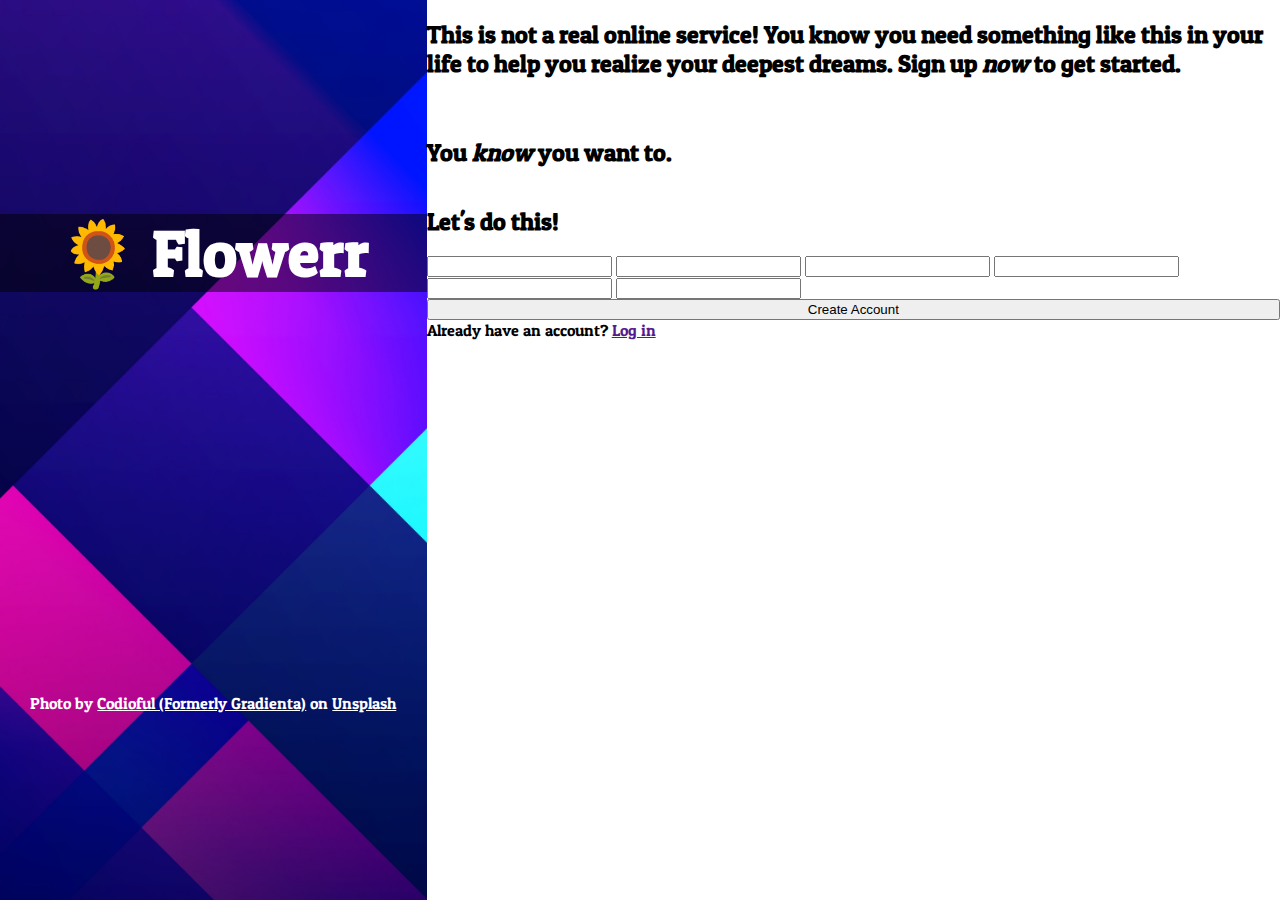
==== index.html @ 8a1b0c57 "changed title to reflect name used in odin-landingpage. added semi-transparent background to page ti" ====
<!DOCTYPE html>
<html lang="en">
<head>
    <meta charset="UTF-8">
    <meta http-equiv="X-UA-Compatible" content="IE=edge">
    <meta name="viewport" content="width=device-width, initial-scale=1.0">
    <link rel="stylesheet" href="style.css">
    <title>- Sign-up Form -</title>
</head>
<body>
   <div id="wrapper">
        <div class="row">
            <div class="title column">
                <h1>🌻 Flowerr</h1>
                <p>Photo by <a href="https://unsplash.com/@codioful?utm_source=unsplash&utm_medium=referral&utm_content=creditCopyText">Codioful (Formerly Gradienta)</a> on <a href="https://unsplash.com/backgrounds/art/geometric?utm_source=unsplash&utm_medium=referral&utm_content=creditCopyText">Unsplash</a></p>
            </div>
            <div class="signup column">
                <div class="text">
                    <h2>This is not a real online service! You know you need something like this in your life to help you realize your deepest dreams.
                        Sign up <em>now</em> to get started.</h2>
                    <br>
                    <h2>You <em>know</em> you want to.</h2>
                </div>
                <div id="entry">
                    <h2>Let's do this!</h2>
                    <form action="" method="post">
                            <label for="first_name"></label>
                                <input type="text" name="first_name" id="first_name" maxlength="16" required>
                            <label for="last_name"></label>
                                <input type="text" name="last_name" id="last_name" maxlength="16" required>
                            <label for="email_address"></label>
                                <input type="email" name="email_address" id="email_address" required>
                            <label for="phone_number"></label>
                                <input type="text" name="phone_number" id="phone_number">
                            <label for="pwd"></label>
                                <input type="password" minlength="6" maxlength="16" required>
                            <label for="pwd"></label>
                                <input type="password" minlength="6" maxlength="16" required>
                        </div>
                            <button type="submit">Create Account</button>
                    </form>
                    <div class="account">
                        Already have an account? <a href="">Log in</a>
                    </div>
                </div>
        </div>
   </div>
</body>
</html>
---- style.css ----
@import url('https://fonts.googleapis.com/css2?family=Patua+One&display=swap');
* {
    box-sizing: border-box;
}

body {
    margin: 0;
    font-family: 'Patua One', cursive;
}

.row {
    display: flex;
    height: 100vh;
}

.title.column {
    display: flex;
    flex-direction: column;
    flex: 1;
    background-image: url(img/codioful-formerly-gradienta-m_7p45JfXQo-unsplash.jpg);
    background-size: cover;
    justify-content: space-around;
    align-items: center;
}

.signup.column {
    display: flex;
    flex-direction: column;
    flex: 2;
}

.title > h1 {
    font-size: 4rem;
    color: rgba(255, 255, 255, 1);
    background-color: rgba(0, 0, 0, 0.5);
    width: 100%;
    text-align: center;
}

.title > p, p > a{
    font-size: 1rem;
    color: rgba(255, 255, 255, 1); 
}
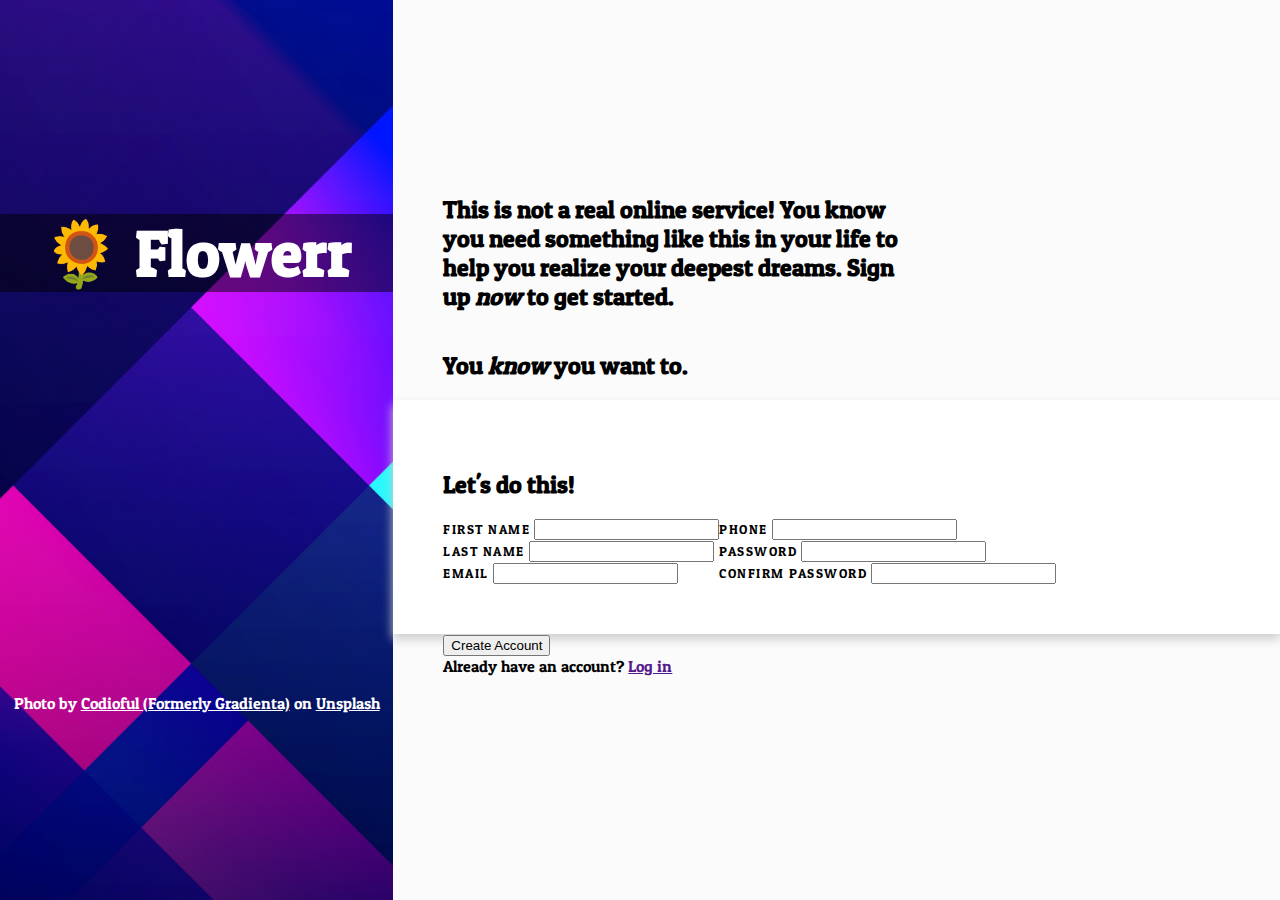
==== commit 67768424: "added label text, organzied inputs into 2 columns. Moved create account information below the input " ====
--- a/index.html
+++ b/index.html
@@ -18,31 +18,50 @@
                 <div class="text">
                     <h2>This is not a real online service! You know you need something like this in your life to help you realize your deepest dreams.
                         Sign up <em>now</em> to get started.</h2>
-                    <br>
                     <h2>You <em>know</em> you want to.</h2>
                 </div>
                 <div id="entry">
                     <h2>Let's do this!</h2>
                     <form action="" method="post">
-                            <label for="first_name"></label>
-                                <input type="text" name="first_name" id="first_name" maxlength="16" required>
-                            <label for="last_name"></label>
-                                <input type="text" name="last_name" id="last_name" maxlength="16" required>
-                            <label for="email_address"></label>
-                                <input type="email" name="email_address" id="email_address" required>
-                            <label for="phone_number"></label>
-                                <input type="text" name="phone_number" id="phone_number">
-                            <label for="pwd"></label>
-                                <input type="password" minlength="6" maxlength="16" required>
-                            <label for="pwd"></label>
-                                <input type="password" minlength="6" maxlength="16" required>
-                        </div>
-                            <button type="submit">Create Account</button>
-                    </form>
-                    <div class="account">
-                        Already have an account? <a href="">Log in</a>
-                    </div>
+                            <div id="column-left">
+                                <div id="fname">
+                                    <label for="first_name">FIRST NAME</label>
+                                        <input type="text" name="first_name" id="first_name" maxlength="16" required>
+                                </div>
+                                <div id="lname">
+                                    <label for="last_name">LAST NAME</label>
+                                        <input type="text" name="last_name" id="last_name" maxlength="16" required>
+                                </div>
+                                <div id="email">
+                                    <label for="email_address">EMAIL</label>
+                                        <input type="email" name="email_address" id="email_address" required>
+                                </div>
+                            </div>
+                            <div id="column-right">
+                                <div id="phone">
+                                    <label for="phone_number">PHONE</label>
+                                        <input type="text" name="phone_number" id="phone_number">
+                                </div>
+                                <div id="pwd">
+                                    <label for="pwd">PASSWORD</label>
+                                        <input type="password" minlength="6" maxlength="16" required>
+                                </div>
+                                <div id="confirm_pwd">
+                                    <label for="confirm_pwd">CONFIRM PASSWORD</label>
+                                        <input type="password" minlength="6" maxlength="16" required>
+                                </div>
+                            </div>
                 </div>
+                
+                <div id="submit-user-info">
+                    <button type="submit">
+                        Create Account
+                    </button>
+                </div>
+            </form>
+            <div id="account">
+                Already have an account? <a href="">Log in</a>
+            </div>
         </div>
    </div>
 </body>
--- a/style.css
+++ b/style.css
@@ -6,11 +6,35 @@
 body {
     margin: 0;
     font-family: 'Patua One', cursive;
+    background-color: #fbfbfb;
+}
+
+form {
+    display: flex;
+    flex: 1;
+    flex-wrap: wrap;
+}
+
+form > div {
+    display: flex;
+    flex-direction: column;
+}
+
+label {
+    font-size: 0.8rem;
+    letter-spacing: 1.5px;
 }
 
 .row {
     display: flex;
     height: 100vh;
+}
+
+.text {
+    display: flex;
+    flex-direction: column;
+    width: 58%;
+    margin-top: 125px
 }
 
 .title.column {
@@ -27,6 +51,7 @@
     display: flex;
     flex-direction: column;
     flex: 2;
+    margin: 50px;
 }
 
 .title > h1 {
@@ -37,7 +62,15 @@
     text-align: center;
 }
 
+
 .title > p, p > a{
     font-size: 1rem;
     color: rgba(255, 255, 255, 1); 
+}
+
+#entry {
+    background-color: #ffffff;
+    box-shadow: 0px 5px 10px #cccccc;
+    padding: 50px;
+    margin: 0 -50px;
 }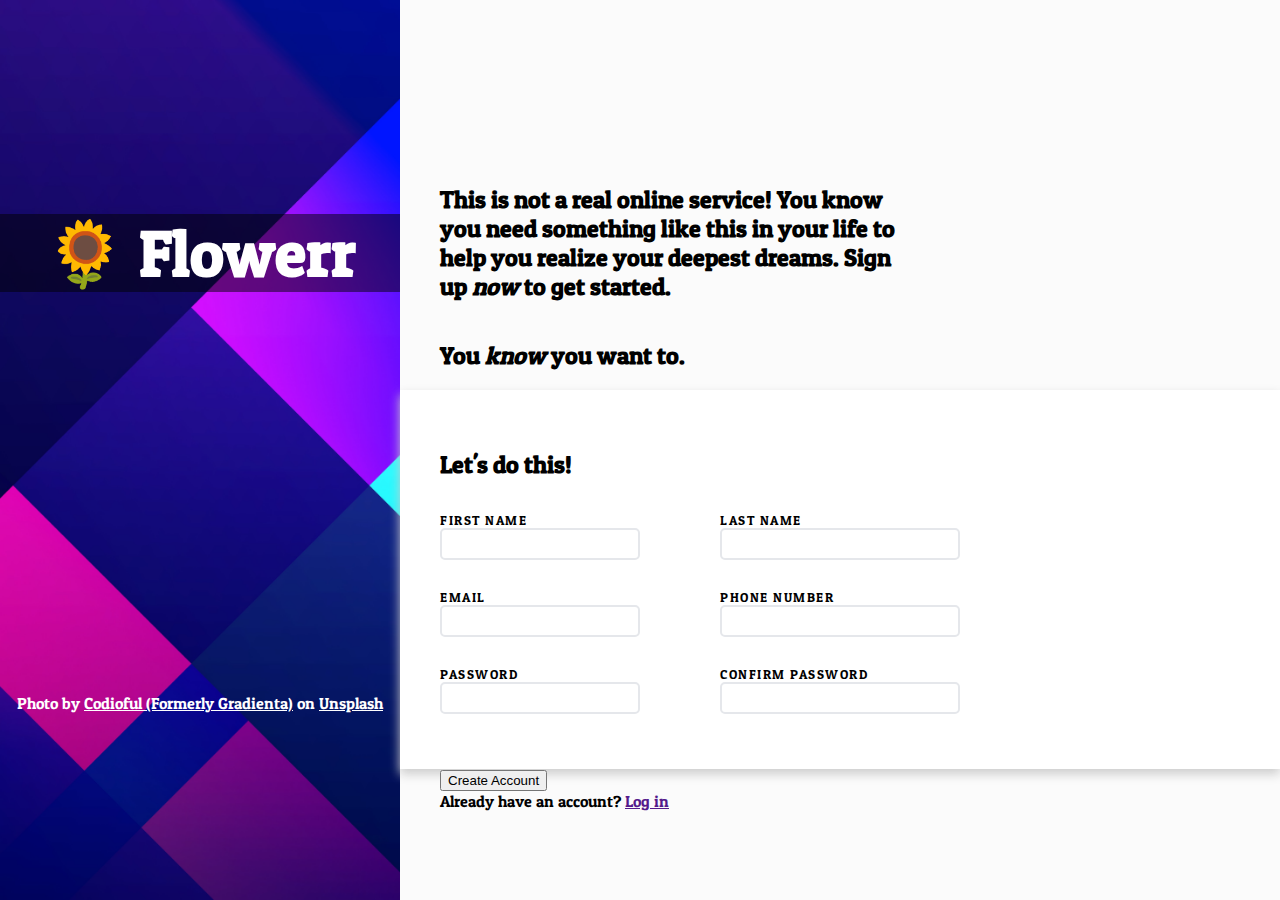
==== commit c0d12473: "adjusted form padding, margins, and spacing. added blue outline and box-shadow to inputs when focuse" ====
--- a/index.html
+++ b/index.html
@@ -28,23 +28,23 @@
                                     <label for="first_name">FIRST NAME</label>
                                         <input type="text" name="first_name" id="first_name" maxlength="16" required>
                                 </div>
+                                <div id="email">
+                                    <label for="email_address">EMAIL</label>
+                                        <input type="email" name="email_address" id="email_address" required>
+                                </div>
+                                <div id="pwd">
+                                    <label for="pwd">PASSWORD</label>
+                                        <input type="password" minlength="6" maxlength="16" required>
+                            </div>
+                            </div>
+                            <div id="column-right">
                                 <div id="lname">
                                     <label for="last_name">LAST NAME</label>
                                         <input type="text" name="last_name" id="last_name" maxlength="16" required>
                                 </div>
-                                <div id="email">
-                                    <label for="email_address">EMAIL</label>
-                                        <input type="email" name="email_address" id="email_address" required>
-                                </div>
-                            </div>
-                            <div id="column-right">
                                 <div id="phone">
-                                    <label for="phone_number">PHONE</label>
+                                    <label for="phone_number">PHONE NUMBER</label>
                                         <input type="text" name="phone_number" id="phone_number">
-                                </div>
-                                <div id="pwd">
-                                    <label for="pwd">PASSWORD</label>
-                                        <input type="password" minlength="6" maxlength="16" required>
                                 </div>
                                 <div id="confirm_pwd">
                                     <label for="confirm_pwd">CONFIRM PASSWORD</label>
--- a/style.css
+++ b/style.css
@@ -15,15 +15,30 @@
     flex-wrap: wrap;
 }
 
-form > div {
+form > div > div {
     display: flex;
     flex-direction: column;
+    padding: 15px 0px;
+    margin: inherit;
 }
 
 label {
     font-size: 0.8rem;
     letter-spacing: 1.5px;
 }
+
+input {
+    height: 2rem;
+    border: 2px solid #E5E7EB;
+    border-radius: 5px;
+}
+
+input:focus {
+    outline: none; 
+    border: 1px solid #4D90FE;
+    box-shadow: 1px 1px 5px #888888;
+}
+
 
 .row {
     display: flex;
@@ -51,7 +66,7 @@
     display: flex;
     flex-direction: column;
     flex: 2;
-    margin: 50px;
+    margin: 40px;
 }
 
 .title > h1 {
@@ -71,6 +86,14 @@
 #entry {
     background-color: #ffffff;
     box-shadow: 0px 5px 10px #cccccc;
-    padding: 50px;
-    margin: 0 -50px;
+    padding: 40px;
+    margin: 0 -40px;
+}
+
+#column-left {
+    margin-right: 40px;
+}
+
+#column-left, #column-right {
+    flex-basis: 30%;
 }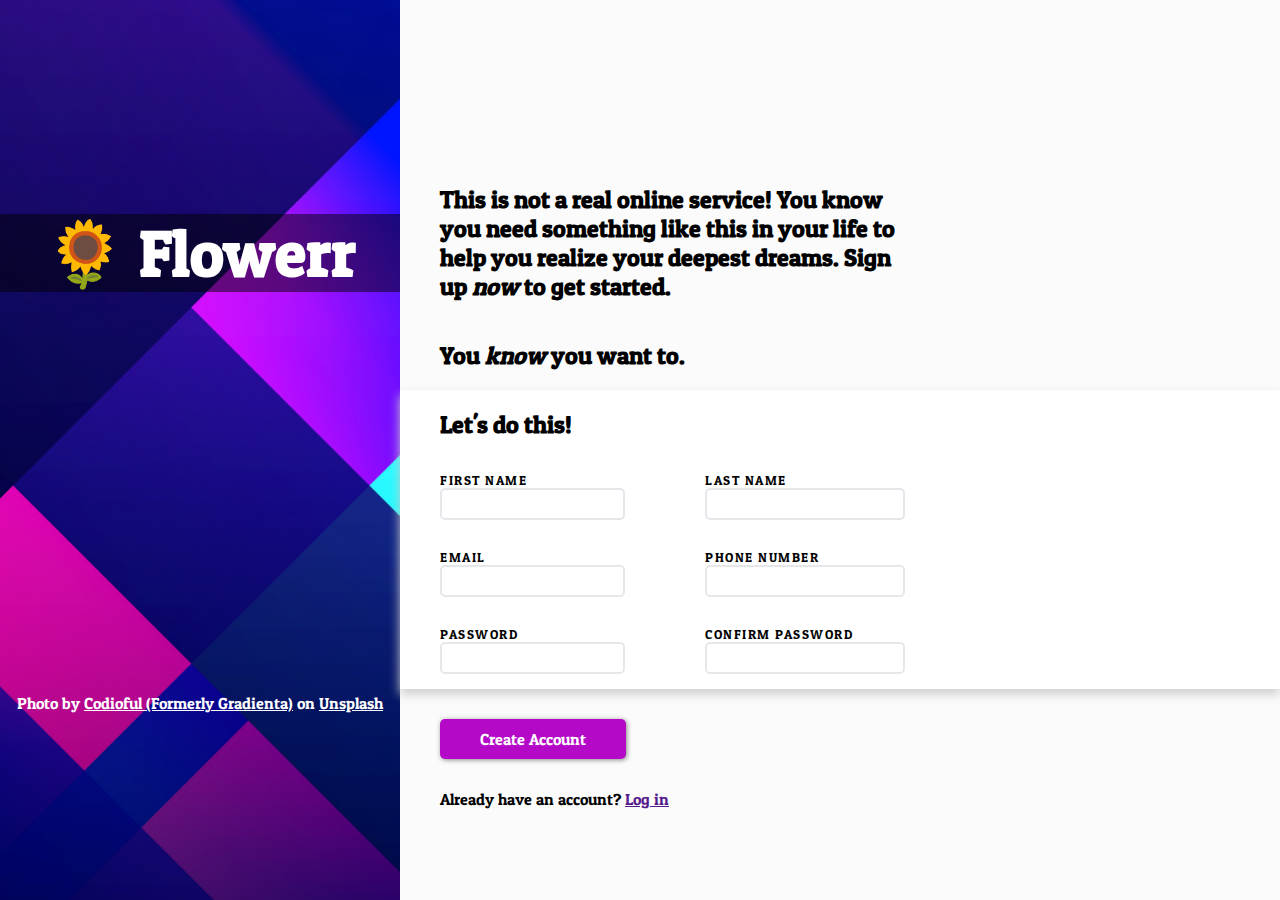
==== commit 0b709b0b: "added button styling to match title column background. added tabindex property to form inputs so use" ====
--- a/index.html
+++ b/index.html
@@ -12,7 +12,7 @@
         <div class="row">
             <div class="title column">
                 <h1>🌻 Flowerr</h1>
-                <p>Photo by <a href="https://unsplash.com/@codioful?utm_source=unsplash&utm_medium=referral&utm_content=creditCopyText">Codioful (Formerly Gradienta)</a> on <a href="https://unsplash.com/backgrounds/art/geometric?utm_source=unsplash&utm_medium=referral&utm_content=creditCopyText">Unsplash</a></p>
+                <p>Photo by <a href="https://unsplash.com/@codioful?utm_source=unsplash&utm_medium=referral&utm_content=creditCopyText" tabindex="9">Codioful (Formerly Gradienta)</a> on <a href="https://unsplash.com/backgrounds/art/geometric?utm_source=unsplash&utm_medium=referral&utm_content=creditCopyText" tabindex="10">Unsplash</a></p>
             </div>
             <div class="signup column">
                 <div class="text">
@@ -26,41 +26,40 @@
                             <div id="column-left">
                                 <div id="fname">
                                     <label for="first_name">FIRST NAME</label>
-                                        <input type="text" name="first_name" id="first_name" maxlength="16" required>
+                                        <input type="text" name="first_name" id="first_name" maxlength="16" required tabindex="1">
                                 </div>
                                 <div id="email">
                                     <label for="email_address">EMAIL</label>
-                                        <input type="email" name="email_address" id="email_address" required>
+                                        <input type="email" name="email_address" id="email_address" required tabindex="3">
                                 </div>
                                 <div id="pwd">
                                     <label for="pwd">PASSWORD</label>
-                                        <input type="password" minlength="6" maxlength="16" required>
+                                        <input type="password" minlength="6" maxlength="16" required tabindex="5">
                             </div>
                             </div>
                             <div id="column-right">
                                 <div id="lname">
                                     <label for="last_name">LAST NAME</label>
-                                        <input type="text" name="last_name" id="last_name" maxlength="16" required>
+                                        <input type="text" name="last_name" id="last_name" maxlength="16" required tabindex="2">
                                 </div>
                                 <div id="phone">
                                     <label for="phone_number">PHONE NUMBER</label>
-                                        <input type="text" name="phone_number" id="phone_number">
+                                        <input type="text" name="phone_number" id="phone_number" tabindex="4">
                                 </div>
                                 <div id="confirm_pwd">
                                     <label for="confirm_pwd">CONFIRM PASSWORD</label>
-                                        <input type="password" minlength="6" maxlength="16" required>
+                                        <input type="password" minlength="6" maxlength="16" required tabindex="6">
                                 </div>
                             </div>
                 </div>
-                
                 <div id="submit-user-info">
-                    <button type="submit">
+                    <button type="submit" tabindex="7">
                         Create Account
                     </button>
                 </div>
             </form>
             <div id="account">
-                Already have an account? <a href="">Log in</a>
+                Already have an account? <a href="" tabindex="8">Log in</a>
             </div>
         </div>
    </div>
--- a/style.css
+++ b/style.css
@@ -32,13 +32,24 @@
     border: 2px solid #E5E7EB;
     border-radius: 5px;
 }
+    input:focus {
+        outline: none; 
+        border: 1px solid #4D90FE;
+        box-shadow: 1px 1px 5px #888888;
+    }
 
-input:focus {
-    outline: none; 
-    border: 1px solid #4D90FE;
+button {
+    font-family: 'Patua One', cursive;
+    font-size: 1rem;
+    padding: 10px 40px;
+    margin: 30px 0px;
+    border: none;
+    border-radius: 5px;
     box-shadow: 1px 1px 5px #888888;
+    background-color: #b40ac8;
+    color: #ffffff;
+    cursor: pointer;
 }
-
 
 .row {
     display: flex;
@@ -86,7 +97,7 @@
 #entry {
     background-color: #ffffff;
     box-shadow: 0px 5px 10px #cccccc;
-    padding: 40px;
+    padding: 0px 40px;
     margin: 0 -40px;
 }
 
@@ -95,5 +106,5 @@
 }
 
 #column-left, #column-right {
-    flex-basis: 30%;
+    flex-basis: 25%;
 }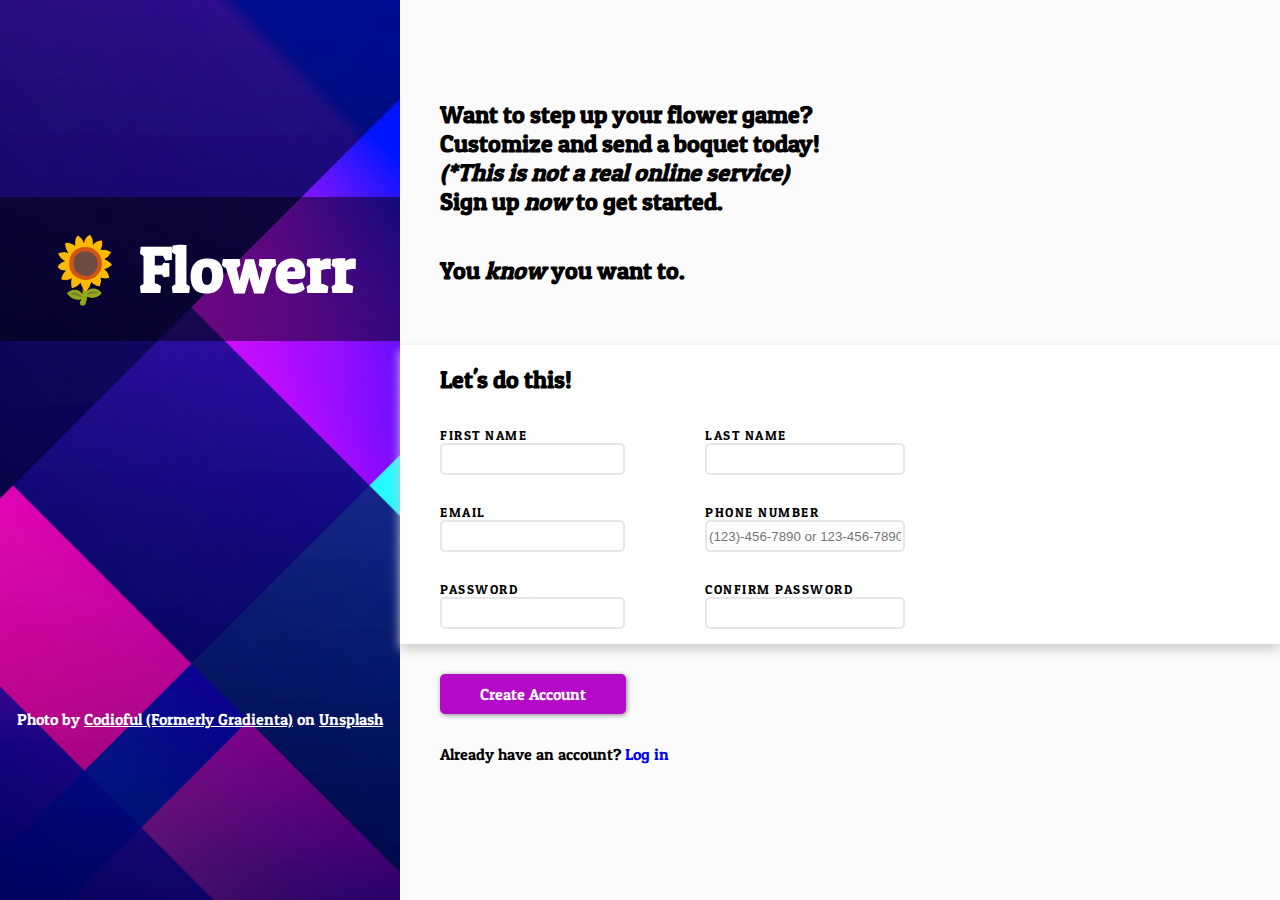
==== commit b76da95a: "added pattern property and regex to make sure phone number is formatted as a 10 digit number separat" ====
--- a/index.html
+++ b/index.html
@@ -5,18 +5,18 @@
     <meta http-equiv="X-UA-Compatible" content="IE=edge">
     <meta name="viewport" content="width=device-width, initial-scale=1.0">
     <link rel="stylesheet" href="style.css">
-    <title>- Sign-up Form -</title>
+    <title>- 🌻 Flowerr Sign-up -</title>
 </head>
 <body>
    <div id="wrapper">
         <div class="row">
             <div class="title column">
-                <h1>🌻 Flowerr</h1>
+                <h1><a href="index.html">🌻 Flowerr</a></h1>
                 <p>Photo by <a href="https://unsplash.com/@codioful?utm_source=unsplash&utm_medium=referral&utm_content=creditCopyText" tabindex="9">Codioful (Formerly Gradienta)</a> on <a href="https://unsplash.com/backgrounds/art/geometric?utm_source=unsplash&utm_medium=referral&utm_content=creditCopyText" tabindex="10">Unsplash</a></p>
             </div>
             <div class="signup column">
                 <div class="text">
-                    <h2>This is not a real online service! You know you need something like this in your life to help you realize your deepest dreams.
+                    <h2>Want to step up your flower game? Customize and send a boquet today! <strong><em>(*This is not a real online service)</em></strong>
                         Sign up <em>now</em> to get started.</h2>
                     <h2>You <em>know</em> you want to.</h2>
                 </div>
@@ -44,7 +44,7 @@
                                 </div>
                                 <div id="phone">
                                     <label for="phone_number">PHONE NUMBER</label>
-                                        <input type="text" name="phone_number" id="phone_number" tabindex="4">
+                                        <input type="text" name="phone_number" id="phone_number" pattern="^(\(\d{3}\)|\d{3})-\d{3}-\d{4}$" placeholder="(123)-456-7890 or 123-456-7890" tabindex="4">
                                 </div>
                                 <div id="confirm_pwd">
                                     <label for="confirm_pwd">CONFIRM PASSWORD</label>
@@ -59,7 +59,7 @@
                 </div>
             </form>
             <div id="account">
-                Already have an account? <a href="" tabindex="8">Log in</a>
+                Already have an account? <a href="login.html" tabindex="8">Log in</a>
             </div>
         </div>
    </div>
--- a/style.css
+++ b/style.css
@@ -51,6 +51,14 @@
     cursor: pointer;
 }
 
+h1 > a {
+    color: #ffffff;
+}
+
+div > a, h1 > a {
+    text-decoration: none;
+}
+
 .row {
     display: flex;
     height: 100vh;
@@ -59,8 +67,8 @@
 .text {
     display: flex;
     flex-direction: column;
-    width: 58%;
-    margin-top: 125px
+    width: 50%;
+    margin: 40px 0px;
 }
 
 .title.column {
@@ -81,13 +89,16 @@
 }
 
 .title > h1 {
+    display: flex;
+    justify-content: center;
+    align-items: center;
     font-size: 4rem;
     color: rgba(255, 255, 255, 1);
     background-color: rgba(0, 0, 0, 0.5);
     width: 100%;
+    height: 9rem;
     text-align: center;
 }
-
 
 .title > p, p > a{
     font-size: 1rem;
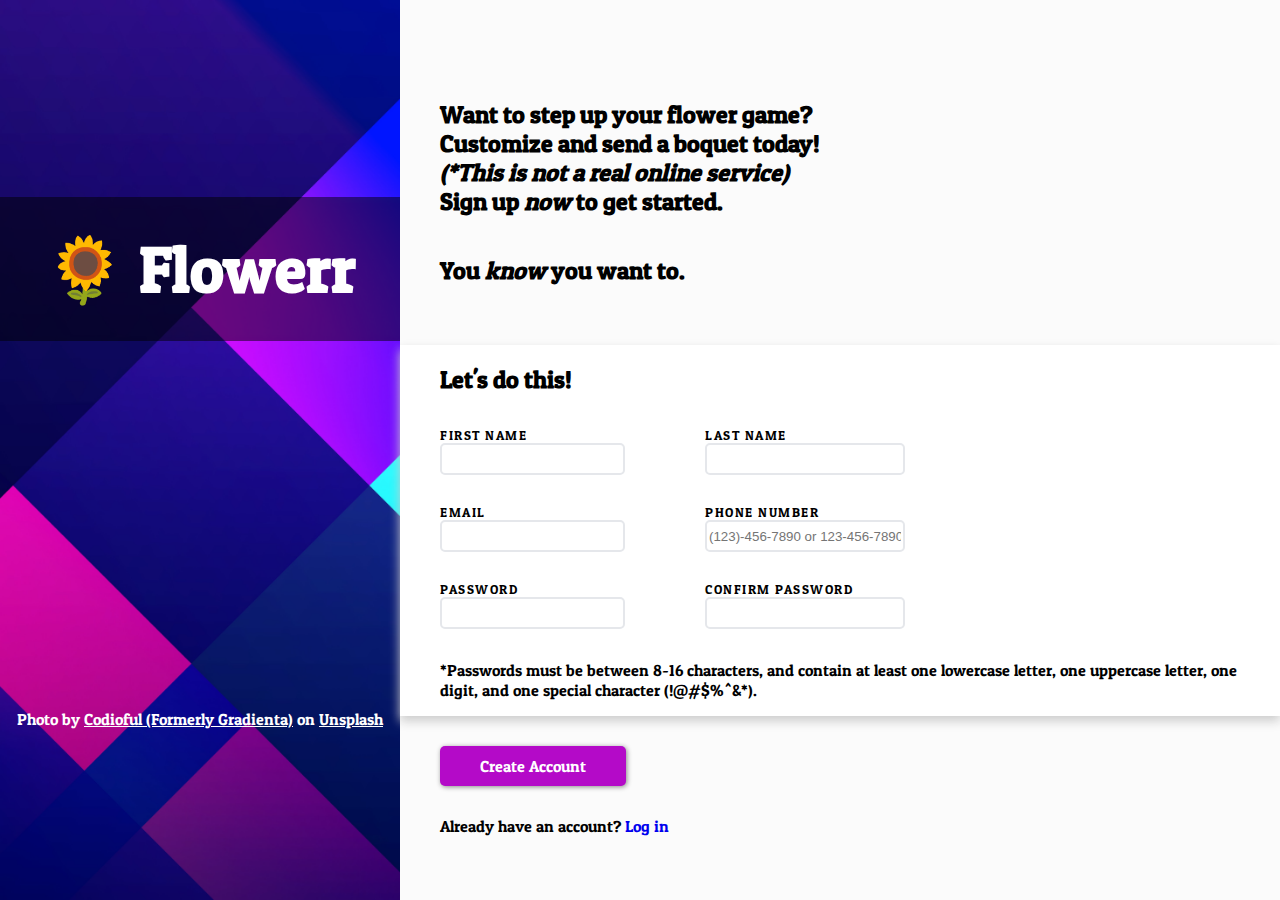
==== commit 9d301c6f: "added regex pattern to password inputs that make sure passwords are between 8-16 characters, contain" ====
--- a/index.html
+++ b/index.html
@@ -20,6 +20,11 @@
                         Sign up <em>now</em> to get started.</h2>
                     <h2>You <em>know</em> you want to.</h2>
                 </div>
+                <!-- The password pattern regular expression checks if a password has:
+                    At least one lowercase letter, one uppercase letter, one digit `\d`, one special character from these characters: !@#$%^&*, and is between 8-16 characters long.
+                    Each of these conditions are checked with the syntax for "positive lookaheads" (?= ), which scan string for specific patterns
+                    The `.*` in the lookaheads means that any characters (.) can appear before (*) the specific character group you are looking ahead for -->
+
                 <div id="entry">
                     <h2>Let's do this!</h2>
                     <form action="" method="post">
@@ -34,7 +39,7 @@
                                 </div>
                                 <div id="pwd">
                                     <label for="pwd">PASSWORD</label>
-                                        <input type="password" minlength="6" maxlength="16" required tabindex="5">
+                                        <input type="password" id="pwd" pattern="^(?=.*[a-z])(?=.*[A-Z])(?=.*\d)(?=.*[!@#$%^&*])[\w!@#$%^&*]{8,16}$" required tabindex="5">
                             </div>
                             </div>
                             <div id="column-right">
@@ -48,12 +53,13 @@
                                 </div>
                                 <div id="confirm_pwd">
                                     <label for="confirm_pwd">CONFIRM PASSWORD</label>
-                                        <input type="password" minlength="6" maxlength="16" required tabindex="6">
+                                        <input type="password" id="confirm_pwd" pattern="^(?=.*[a-z])(?=.*[A-Z])(?=.*\d)(?=.*[!@#$%^&*])[\w!@#$%^&*]{8,16}$" required tabindex="6">
                                 </div>
                             </div>
+                        <p id="msgpassword">*Passwords must be between 8-16 characters, and contain at least one lowercase letter, one uppercase letter, one digit, and one special character (!@#$%^&*).</p>
                 </div>
-                <div id="submit-user-info">
-                    <button type="submit" tabindex="7">
+                <div>
+                    <button type="submit" id="submit-user-info" tabindex="7">
                         Create Account
                     </button>
                 </div>
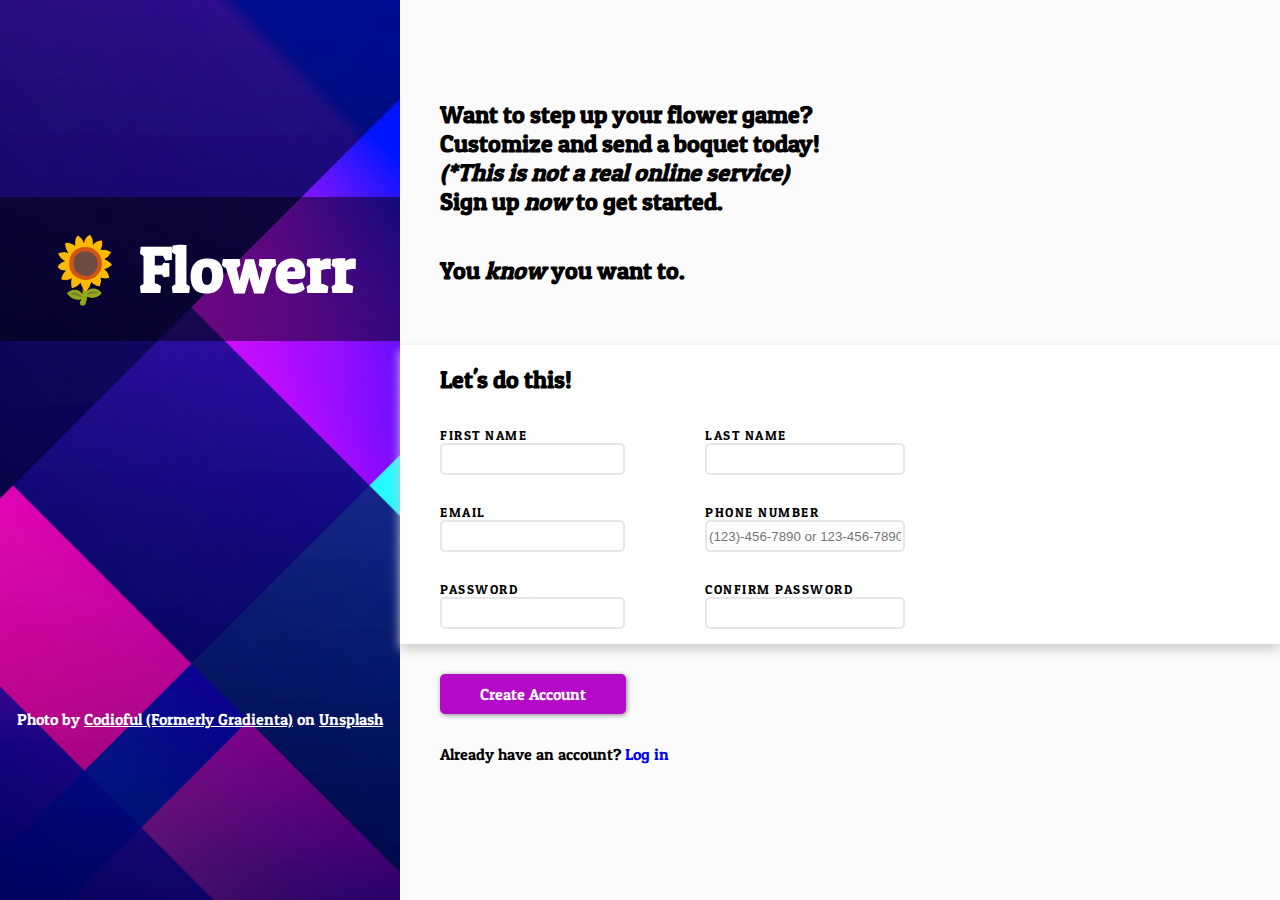
==== commit c59fbce5: "index.html removed ids on password divs. Moved password requirements regex to new script.js file. Cr" ====
--- a/index.html
+++ b/index.html
@@ -5,6 +5,7 @@
     <meta http-equiv="X-UA-Compatible" content="IE=edge">
     <meta name="viewport" content="width=device-width, initial-scale=1.0">
     <link rel="stylesheet" href="style.css">
+    <script src="script.js" defer></script>
     <title>- 🌻 Flowerr Sign-up -</title>
 </head>
 <body>
@@ -27,7 +28,7 @@
 
                 <div id="entry">
                     <h2>Let's do this!</h2>
-                    <form action="" method="post">
+                    <form action="" method="post" id="new_user">
                             <div id="column-left">
                                 <div id="fname">
                                     <label for="first_name">FIRST NAME</label>
@@ -37,9 +38,9 @@
                                     <label for="email_address">EMAIL</label>
                                         <input type="email" name="email_address" id="email_address" required tabindex="3">
                                 </div>
-                                <div id="pwd">
+                                <div>
                                     <label for="pwd">PASSWORD</label>
-                                        <input type="password" id="pwd" pattern="^(?=.*[a-z])(?=.*[A-Z])(?=.*\d)(?=.*[!@#$%^&*])[\w!@#$%^&*]{8,16}$" required tabindex="5">
+                                        <input type="password" id="pwd" class="" required tabindex="5">
                             </div>
                             </div>
                             <div id="column-right">
@@ -51,15 +52,15 @@
                                     <label for="phone_number">PHONE NUMBER</label>
                                         <input type="text" name="phone_number" id="phone_number" pattern="^(\(\d{3}\)|\d{3})-\d{3}-\d{4}$" placeholder="(123)-456-7890 or 123-456-7890" tabindex="4">
                                 </div>
-                                <div id="confirm_pwd">
+                                <div>
                                     <label for="confirm_pwd">CONFIRM PASSWORD</label>
-                                        <input type="password" id="confirm_pwd" pattern="^(?=.*[a-z])(?=.*[A-Z])(?=.*\d)(?=.*[!@#$%^&*])[\w!@#$%^&*]{8,16}$" required tabindex="6">
+                                        <input type="password" id="confirm_pwd" class="" required tabindex="6">
                                 </div>
                             </div>
-                        <p id="msgpassword">*Passwords must be between 8-16 characters, and contain at least one lowercase letter, one uppercase letter, one digit, and one special character (!@#$%^&*).</p>
+                        <p id="msg_invalid"></p>
                 </div>
                 <div>
-                    <button type="submit" id="submit-user-info" tabindex="7">
+                    <button type="submit" id="submit_new_user" tabindex="7">
                         Create Account
                     </button>
                 </div>
--- a/style.css
+++ b/style.css
@@ -71,6 +71,11 @@
     margin: 40px 0px;
 }
 
+input.error {
+    outline: none; 
+    border: 1px solid #D22B2B;
+}
+
 .title.column {
     display: flex;
     flex-direction: column;
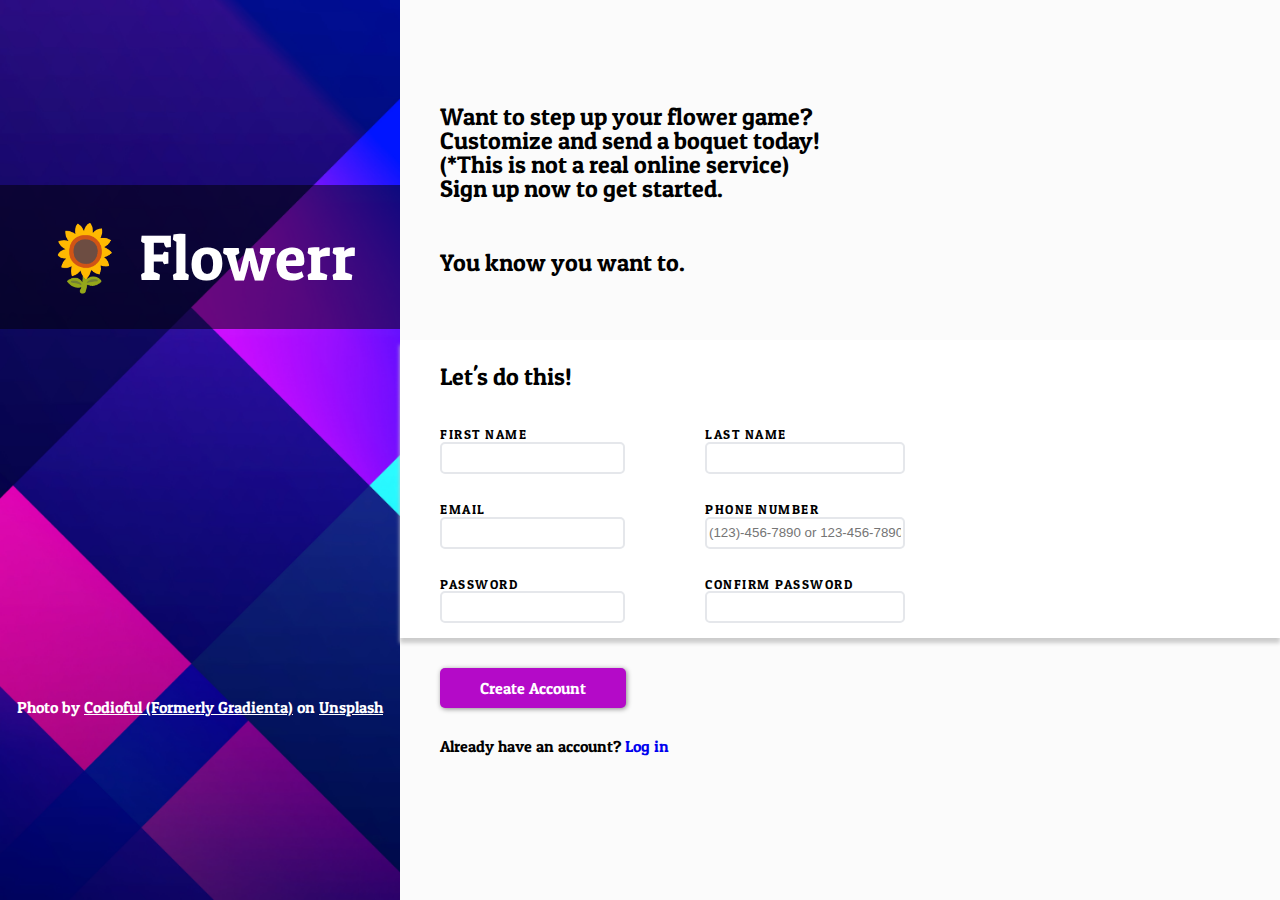
==== commit cd77b9e1: "added Myersweb CSS reset to style.css for more consistent styling across browsers. Tweaked h2 font-s" ====
--- a/index.html
+++ b/index.html
@@ -23,7 +23,7 @@
                 </div>
                 <!-- The password pattern regular expression checks if a password has:
                     At least one lowercase letter, one uppercase letter, one digit `\d`, one special character from these characters: !@#$%^&*, and is between 8-16 characters long.
-                    Each of these conditions are checked with the syntax for "positive lookaheads" (?= ), which scan string for specific patterns
+                    Each of these conditions are checked with the syntax for "positive lookaheads" (?= ), which scan string for conditions in a pattern
                     The `.*` in the lookaheads means that any characters (.) can appear before (*) the specific character group you are looking ahead for -->
 
                 <div id="entry">
--- a/style.css
+++ b/style.css
@@ -1,12 +1,66 @@
 @import url('https://fonts.googleapis.com/css2?family=Patua+One&display=swap');
 * {
     box-sizing: border-box;
+}
+
+/* http://meyerweb.com/eric/tools/css/reset/ 
+   v2.0 | 20110126
+   License: none (public domain)
+*/
+
+html, body, div, span, applet, object, iframe,
+h1, h2, h3, h4, h5, h6, p, blockquote, pre,
+a, abbr, acronym, address, big, cite, code,
+del, dfn, em, img, ins, kbd, q, s, samp,
+small, strike, strong, sub, sup, tt, var,
+b, u, i, center,
+dl, dt, dd, ol, ul, li,
+fieldset, form, label, legend,
+table, caption, tbody, tfoot, thead, tr, th, td,
+article, aside, canvas, details, embed, 
+figure, figcaption, footer, header, hgroup, 
+menu, nav, output, ruby, section, summary,
+time, mark, audio, video {
+	margin: 0;
+	padding: 0;
+	border: 0;
+	font-size: 100%;
+	font: inherit;
+	vertical-align: baseline;
+}
+/* HTML5 display-role reset for older browsers */
+article, aside, details, figcaption, figure, 
+footer, header, hgroup, menu, nav, section {
+	display: block;
+}
+body {
+	line-height: 1;
+}
+ol, ul {
+	list-style: none;
+}
+blockquote, q {
+	quotes: none;
+}
+blockquote:before, blockquote:after,
+q:before, q:after {
+	content: '';
+	content: none;
+}
+table {
+	border-collapse: collapse;
+	border-spacing: 0;
 }
 
 body {
     margin: 0;
     font-family: 'Patua One', cursive;
     background-color: #fbfbfb;
+}
+
+h2 {
+    font-size: 1.5rem;
+    margin: 25px 0px;
 }
 
 form {
@@ -67,8 +121,13 @@
 .text {
     display: flex;
     flex-direction: column;
-    width: 50%;
+    width: 30.5vw;
     margin: 40px 0px;
+}
+
+input.green {
+    outline: none; 
+    border: 1px solid #0BDA51;
 }
 
 input.error {
@@ -112,7 +171,7 @@
 
 #entry {
     background-color: #ffffff;
-    box-shadow: 0px 5px 10px #cccccc;
+    box-shadow: 0px 5px 4px #cccccc;
     padding: 0px 40px;
     margin: 0 -40px;
 }
